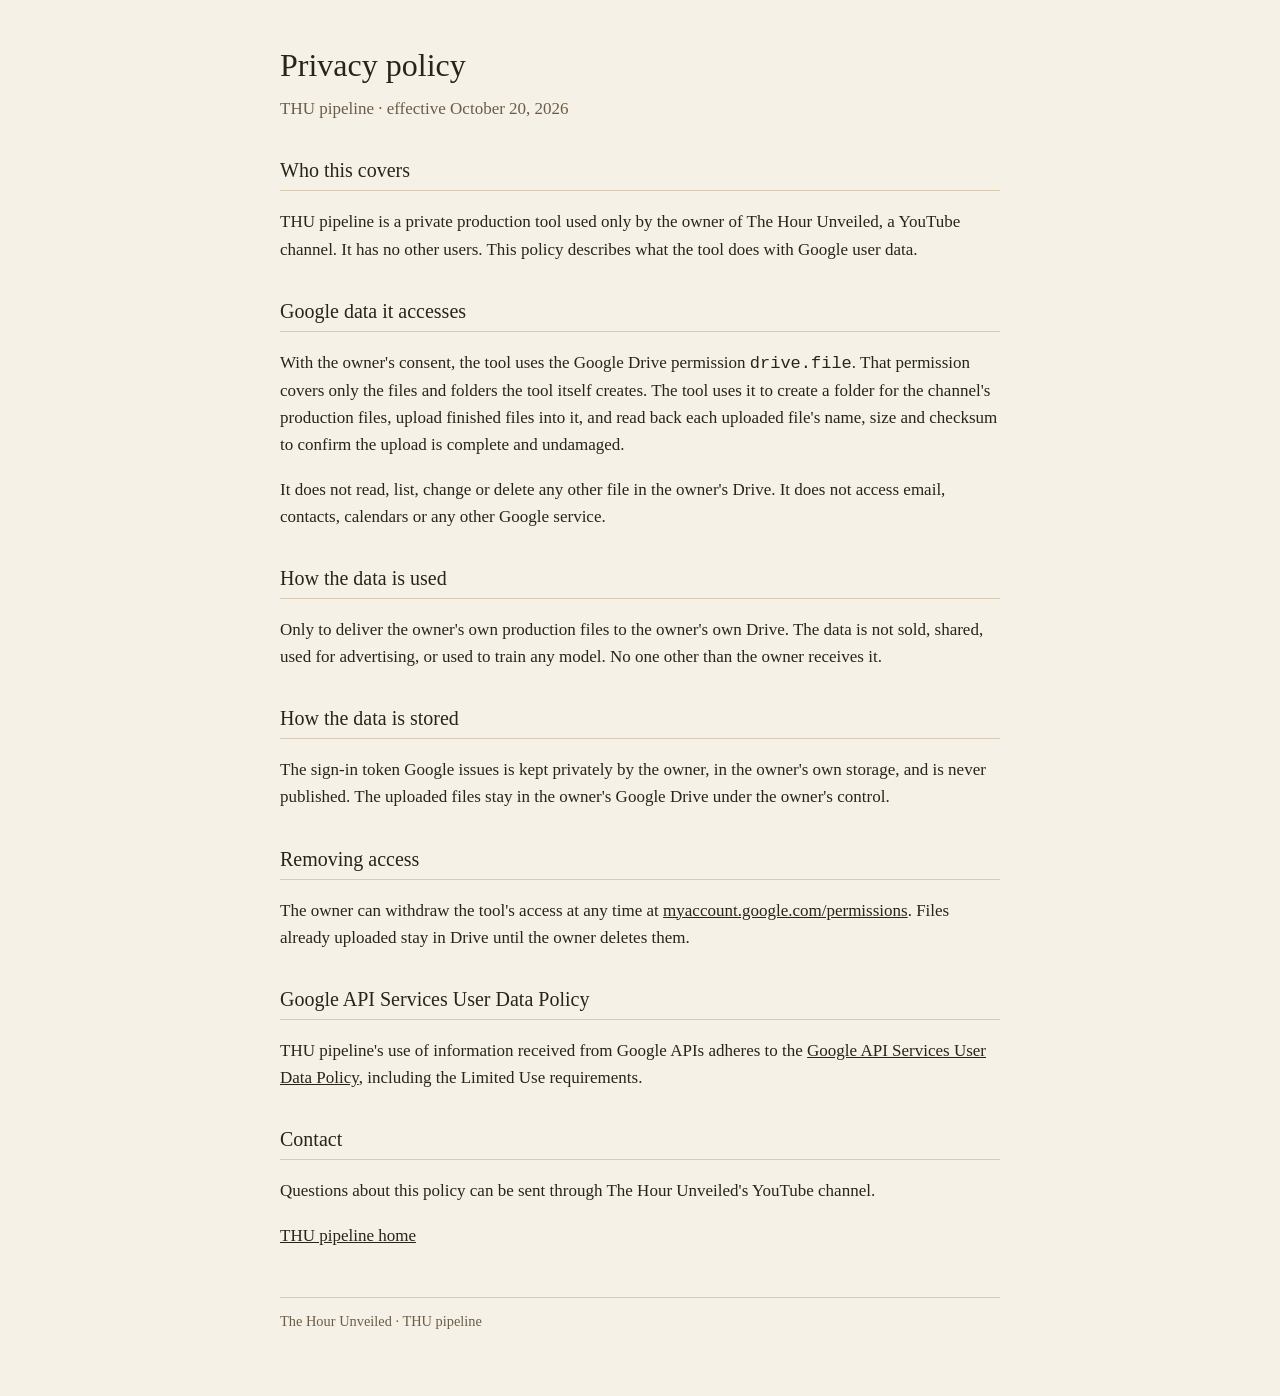
==== privacy.html @ e66ef8d7 "Add files via upload" ====
<!doctype html>
<html lang="en">
<head>
<meta charset="utf-8">
<meta name="viewport" content="width=device-width, initial-scale=1">
<title>THU pipeline privacy</title>
<link rel="stylesheet" href="style.css">
</head>
<body>
<main>
<h1>Privacy policy</h1>
<p class="sub">THU pipeline · effective October 20, 2026</p>

<h2>Who this covers</h2>
<p>THU pipeline is a private production tool used only by the owner of The Hour Unveiled, a YouTube channel.  It has no other users.  This policy describes what the tool does with Google user data.</p>

<h2>Google data it accesses</h2>
<p>With the owner's consent, the tool uses the Google Drive permission <code>drive.file</code>.  That permission covers only the files and folders the tool itself creates.  The tool uses it to create a folder for the channel's production files, upload finished files into it, and read back each uploaded file's name, size and checksum to confirm the upload is complete and undamaged.</p>
<p>It does not read, list, change or delete any other file in the owner's Drive.  It does not access email, contacts, calendars or any other Google service.</p>

<h2>How the data is used</h2>
<p>Only to deliver the owner's own production files to the owner's own Drive.  The data is not sold, shared, used for advertising, or used to train any model.  No one other than the owner receives it.</p>

<h2>How the data is stored</h2>
<p>The sign-in token Google issues is kept privately by the owner, in the owner's own storage, and is never published.  The uploaded files stay in the owner's Google Drive under the owner's control.</p>

<h2>Removing access</h2>
<p>The owner can withdraw the tool's access at any time at <a href="https://myaccount.google.com/permissions">myaccount.google.com/permissions</a>.  Files already uploaded stay in Drive until the owner deletes them.</p>

<h2>Google API Services User Data Policy</h2>
<p>THU pipeline's use of information received from Google APIs adheres to the <a href="https://developers.google.com/terms/api-services-user-data-policy">Google API Services User Data Policy</a>, including the Limited Use requirements.</p>

<h2>Contact</h2>
<p>Questions about this policy can be sent through The Hour Unveiled's YouTube channel.</p>

<p><a href="index.html">THU pipeline home</a></p>
<footer>The Hour Unveiled · THU pipeline</footer>
</main>
</body>
</html>
---- style.css ----
:root{--paper:#f6f1e7;--ink:#2a2418;--muted:#6b5d45;--rule:#d8ccb4}
@media (prefers-color-scheme: dark){:root{--paper:#1c1a16;--ink:#ece3d0;--muted:#b5a68a;--rule:#3a3428}}
body{margin:0;background:var(--paper);color:var(--ink);font:17px/1.6 Georgia,"Times New Roman",serif}
main{max-width:720px;margin:0 auto;padding:40px 16px 64px}
h1{font-weight:normal;font-size:2rem;margin:0 0 4px}
h2{font-weight:normal;font-size:1.25rem;margin:32px 0 8px;border-bottom:1px solid var(--rule);padding-bottom:4px}
p.sub{color:var(--muted);margin:0 0 24px}
a{color:inherit}
footer{margin-top:48px;color:var(--muted);font-size:.9rem;border-top:1px solid var(--rule);padding-top:12px}
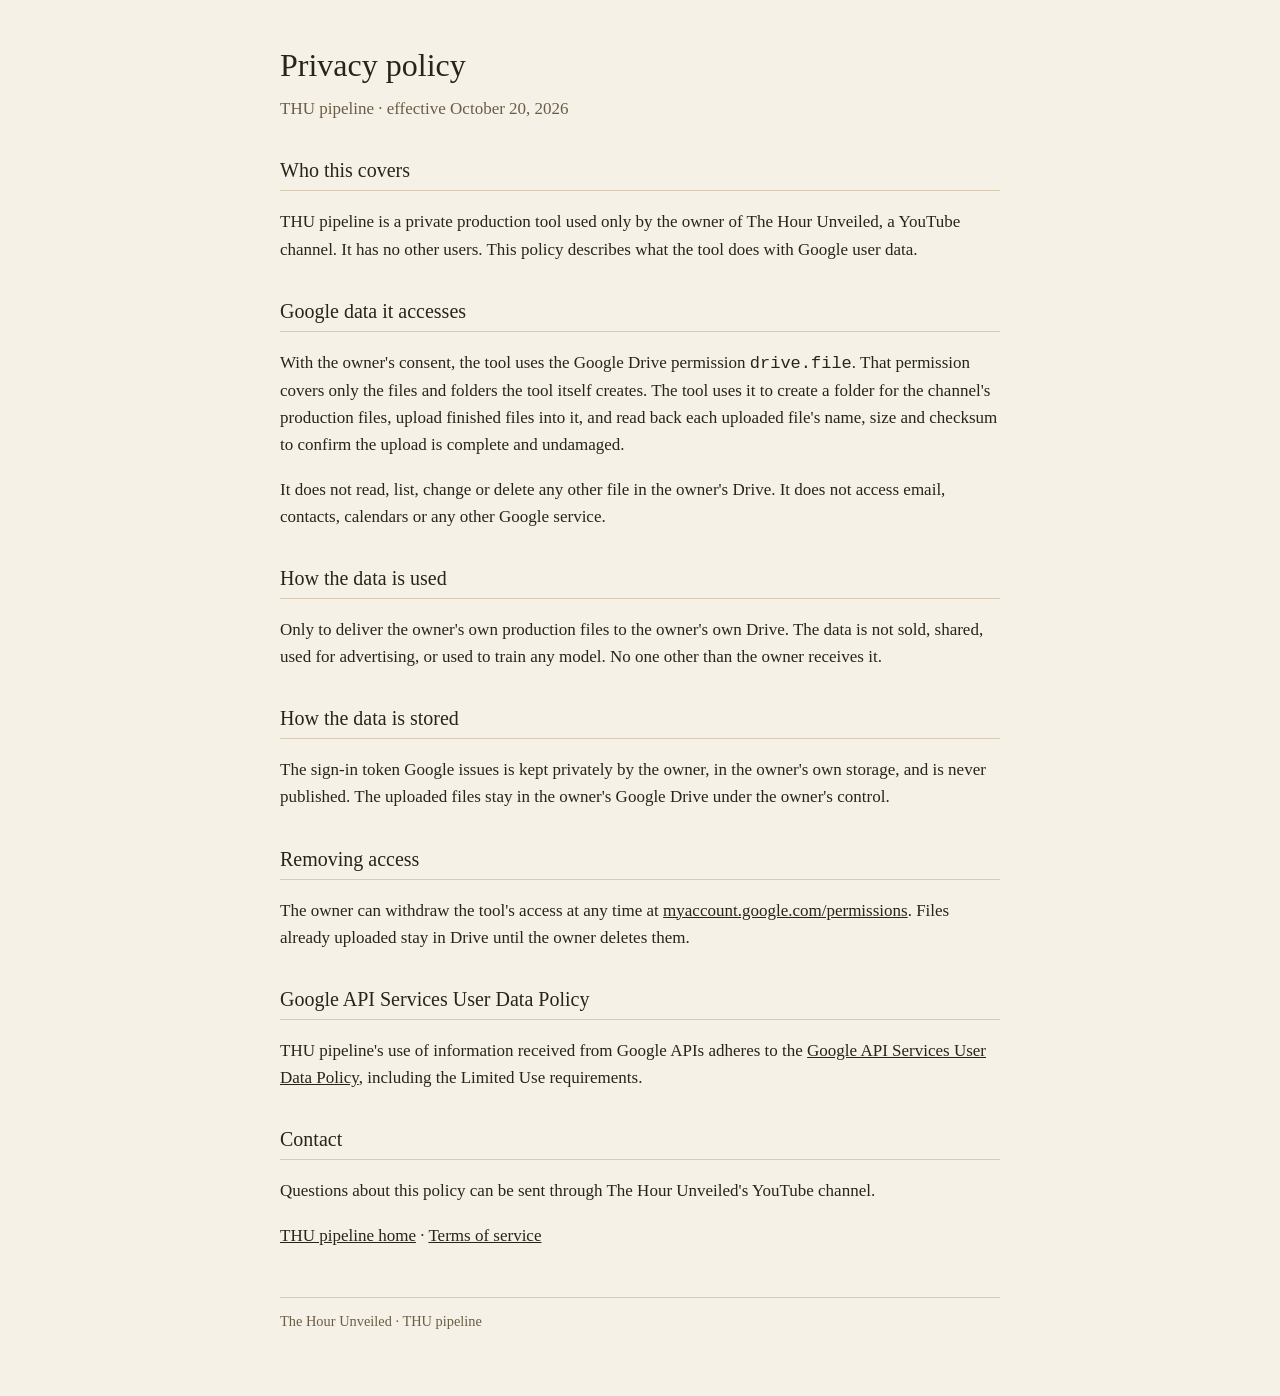
==== commit b5438b05: "Add files via upload" ====
--- a/privacy.html
+++ b/privacy.html
@@ -33,7 +33,7 @@
 <h2>Contact</h2>
 <p>Questions about this policy can be sent through The Hour Unveiled's YouTube channel.</p>
 
-<p><a href="index.html">THU pipeline home</a></p>
+<p><a href="index.html">THU pipeline home</a> · <a href="terms.html">Terms of service</a></p>
 <footer>The Hour Unveiled · THU pipeline</footer>
 </main>
 </body>
